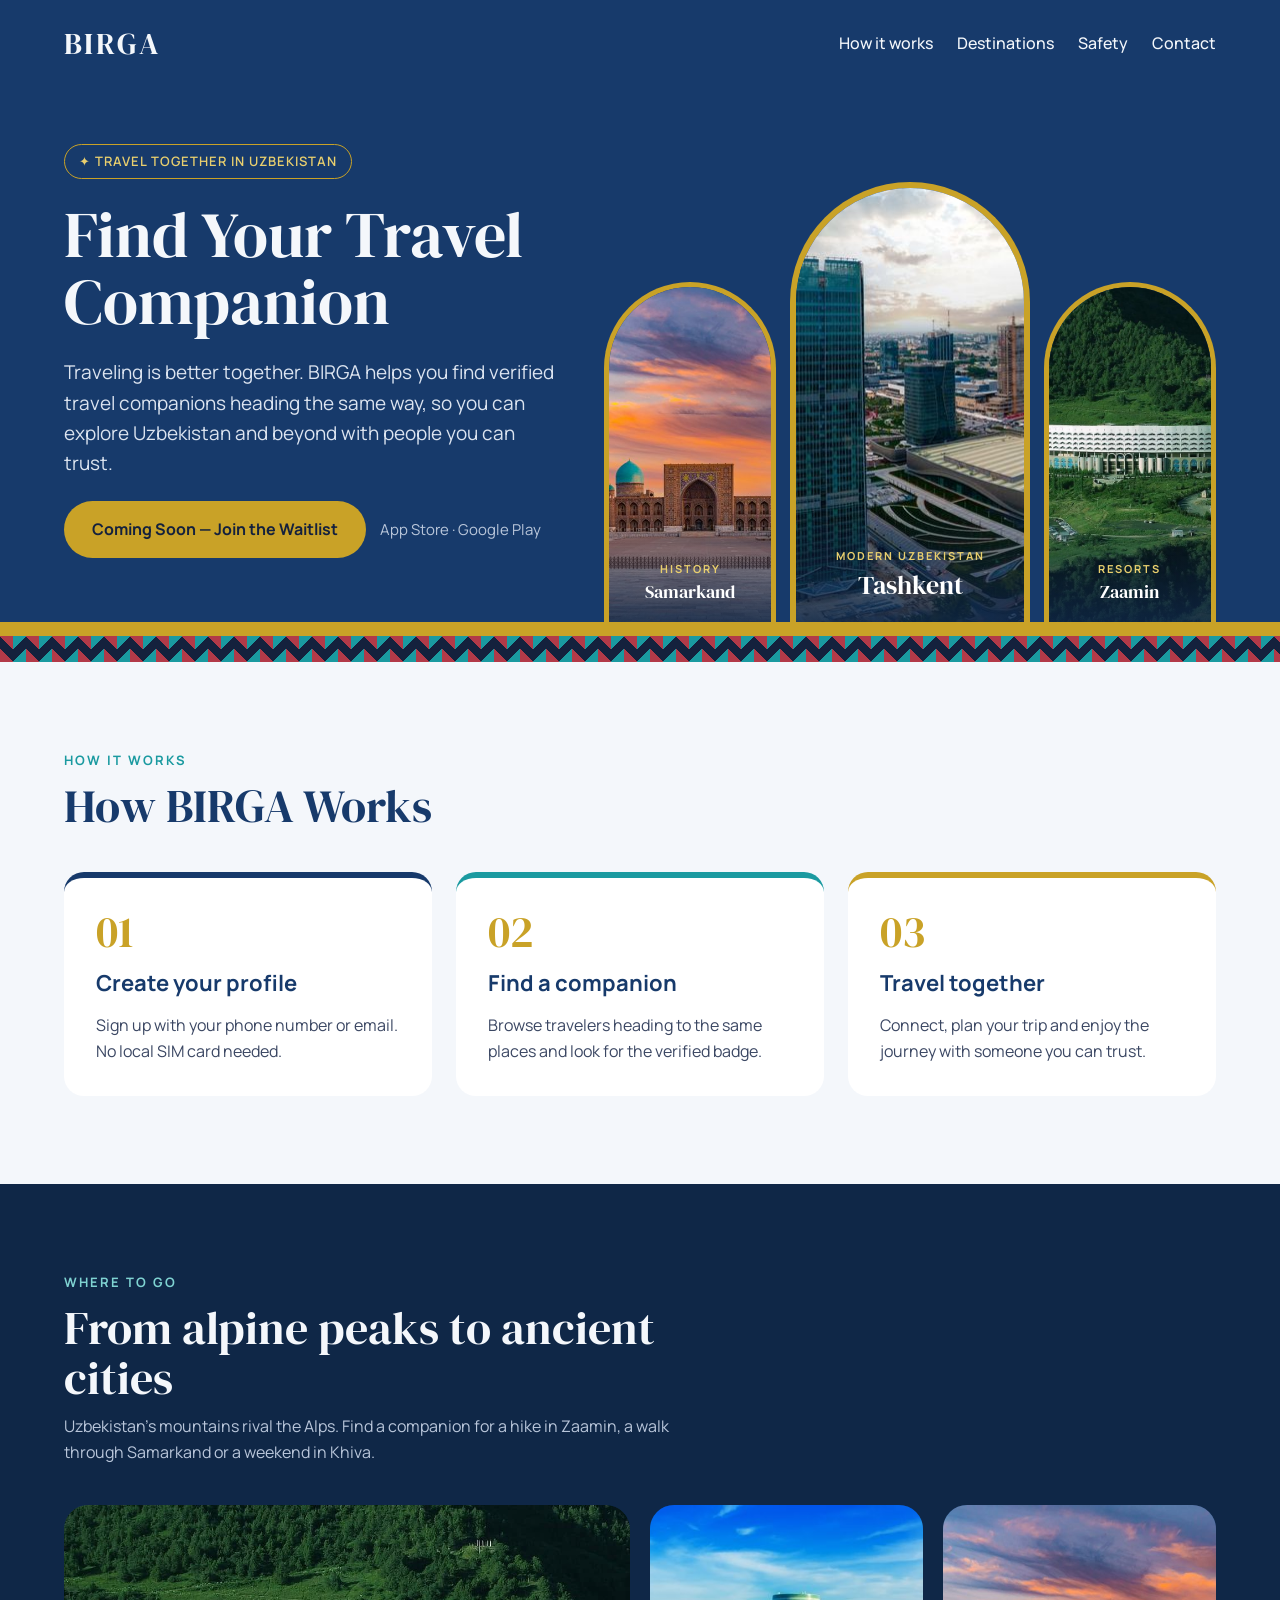
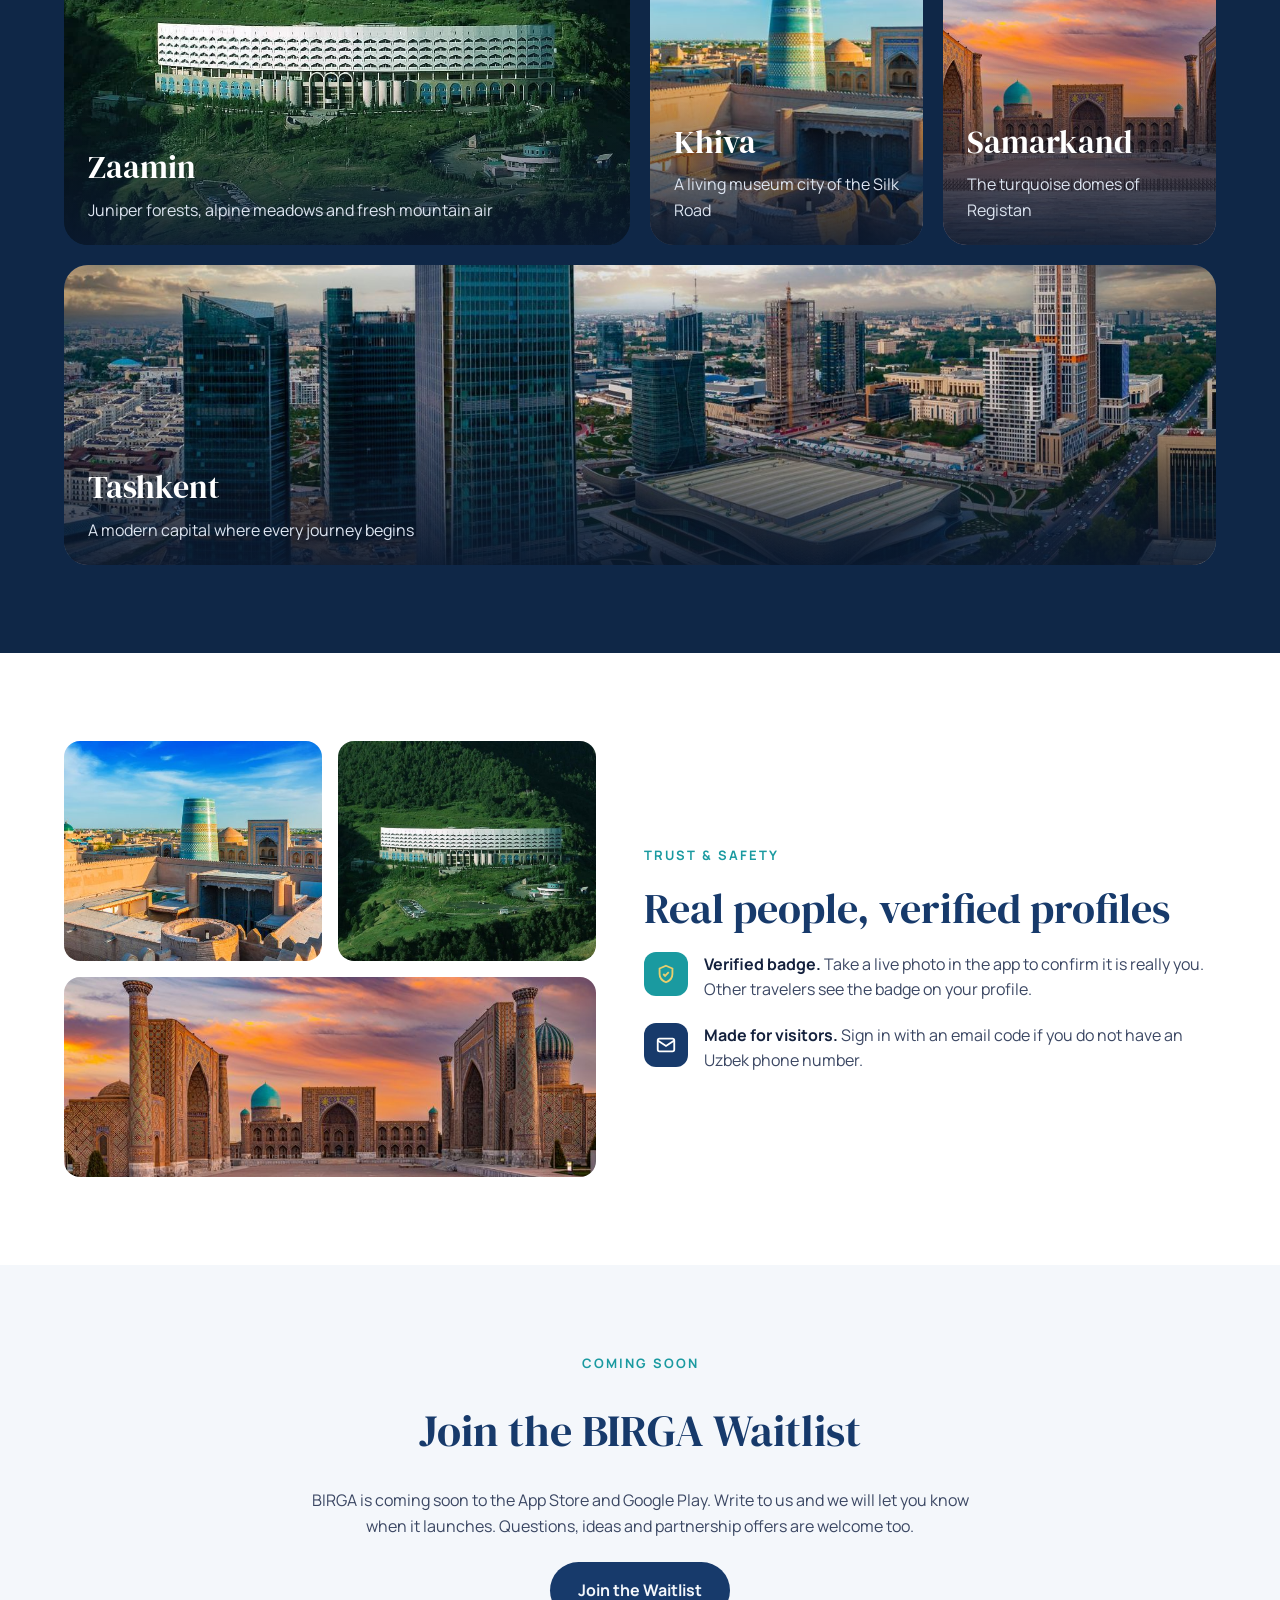
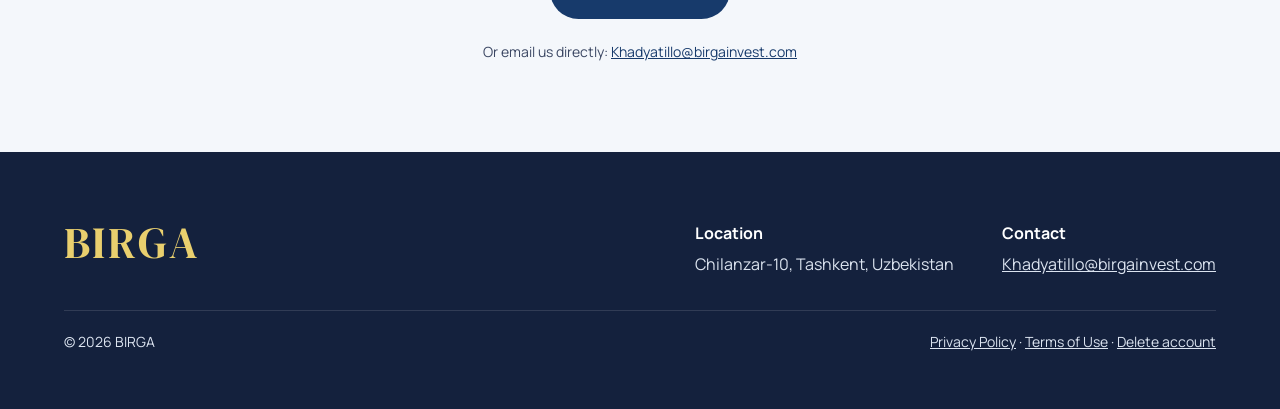
==== index.html @ a58f216c "BIRGA landing page with legal pages Co-Authored-By: Claude Opus 5.5 <noreply@anthropic.com> Claude-S" ====
<!doctype html>
<html lang="en">
<head>
<meta charset="utf-8">
<meta name="viewport" content="width=device-width, initial-scale=1">
<title>BIRGA — Find Your Travel Companion in Uzbekistan</title>
<meta name="description" content="BIRGA helps you find verified travel companions heading the same way — explore Samarkand, Bukhara, Khiva, Tashkent and the mountains of Zaamin together.">
<meta property="og:title" content="BIRGA — Find Your Travel Companion">
<meta property="og:description" content="Traveling is better together. Find verified travel companions in Uzbekistan.">
<meta property="og:image" content="https://birgainvest.com/assets/img/samarkand.jpg">
<link rel="icon" href="assets/favicon.svg" type="image/svg+xml">
<link rel="preconnect" href="https://fonts.googleapis.com">
<link rel="preconnect" href="https://fonts.gstatic.com" crossorigin>
<link rel="stylesheet" href="https://fonts.googleapis.com/css2?family=DM+Serif+Display&family=Manrope:wght@400;500;600;700&display=swap">
<link rel="stylesheet" href="assets/style.css">
</head>
<body>

<header class="top">
  <nav class="wrap nav" aria-label="Main">
    <a class="logo" href="#top">BIRGA</a>
    <div class="links">
      <a href="#how">How it works</a>
      <a href="#places">Destinations</a>
      <a href="#trust">Safety</a>
      <a href="#join">Contact</a>
    </div>
  </nav>
</header>

<main id="top">
  <section class="hero" style="padding-bottom:0">
    <div class="wrap hero-grid">
      <div class="hero-copy">
        <span class="pill">✦ TRAVEL TOGETHER IN UZBEKISTAN</span>
        <h1 class="serif">Find Your Travel Companion</h1>
        <p>Traveling is better together. BIRGA helps you find verified travel companions heading the same way, so you can explore Uzbekistan and beyond with people you can trust.</p>
        <div class="cta">
          <a class="btn" href="#join">Coming Soon — Join the Waitlist</a>
          <span class="stores">App Store · Google Play</span>
        </div>
      </div>
      <div class="arches">
        <figure class="arch">
          <img src="assets/img/samarkand-sm.jpg" alt="Registan Square in Samarkand at sunset">
          <figcaption><small>HISTORY</small><span>Samarkand</span></figcaption>
        </figure>
        <figure class="arch big">
          <img src="assets/img/tashkent-sm.jpg" alt="Modern skyline of Tashkent City">
          <figcaption><small>MODERN UZBEKISTAN</small><span>Tashkent</span></figcaption>
        </figure>
        <figure class="arch">
          <img src="assets/img/zaamin-sm.jpg" alt="Green mountains of Zaamin">
          <figcaption><small>RESORTS</small><span>Zaamin</span></figcaption>
        </figure>
      </div>
    </div>
  </section>
  <div class="band" aria-hidden="true"></div>
  <div class="ikat" aria-hidden="true"></div>

  <section id="how">
    <div class="wrap">
      <div class="head">
        <span class="eyebrow">How it works</span>
        <h2 class="serif">How BIRGA Works</h2>
      </div>
      <div class="steps">
        <div class="card"><span class="num">01</span><h3>Create your profile</h3><p>Sign up with your phone number or email. No local SIM card needed.</p></div>
        <div class="card"><span class="num">02</span><h3>Find a companion</h3><p>Browse travelers heading to the same places and look for the verified badge.</p></div>
        <div class="card"><span class="num">03</span><h3>Travel together</h3><p>Connect, plan your trip and enjoy the journey with someone you can trust.</p></div>
      </div>
    </div>
  </section>

  <section id="places" class="dark">
    <div class="wrap">
      <div class="head">
        <span class="eyebrow">Where to go</span>
        <h2 class="serif">From alpine peaks to ancient cities</h2>
        <p style="margin:0;color:#B9C6DA">Uzbekistan's mountains rival the Alps. Find a companion for a hike in Zaamin, a walk through Samarkand or a weekend in Khiva.</p>
      </div>
      <div class="dest">
        <article class="place wide"><img src="assets/img/zaamin.jpg" alt="Zaamin mountains and forest" loading="lazy"><div><h3>Zaamin</h3><p>Juniper forests, alpine meadows and fresh mountain air</p></div></article>
        <article class="place"><img src="assets/img/khiva-sm.jpg" alt="Khiva old town with Kalta Minor minaret" loading="lazy"><div><h3>Khiva</h3><p>A living museum city of the Silk Road</p></div></article>
        <article class="place"><img src="assets/img/samarkand-sm.jpg" alt="Registan, Samarkand" loading="lazy"><div><h3>Samarkand</h3><p>The turquoise domes of Registan</p></div></article>
        <article class="place full"><img src="assets/img/tashkent.jpg" alt="Tashkent City skyline" loading="lazy"><div><h3>Tashkent</h3><p>A modern capital where every journey begins</p></div></article>
      </div>
    </div>
  </section>

  <section id="trust" style="background:#fff">
    <div class="wrap trust">
      <div class="pics">
        <img src="assets/img/khiva-sm.jpg" alt="Khiva rooftops" loading="lazy">
        <img src="assets/img/zaamin-sm.jpg" alt="Zaamin resort in the mountains" loading="lazy">
        <img src="assets/img/samarkand-sm.jpg" alt="Samarkand" loading="lazy">
      </div>
      <div class="copy">
        <span class="eyebrow">Trust &amp; safety</span>
        <h2 class="serif">Real people, verified profiles</h2>
        <div class="feat">
          <span class="ic" aria-hidden="true"><svg width="22" height="22" viewBox="0 0 24 24" fill="none" stroke="#E9CF6E" stroke-width="2"><path d="M12 3l7 3v6c0 4.5-3 7.5-7 9-4-1.5-7-4.5-7-9V6z"/><path d="M9 12l2 2 4-4"/></svg></span>
          <p><strong>Verified badge.</strong> Take a live photo in the app to confirm it is really you. Other travelers see the badge on your profile.</p>
        </div>
        <div class="feat">
          <span class="ic" aria-hidden="true"><svg width="22" height="22" viewBox="0 0 24 24" fill="none" stroke="#fff" stroke-width="2"><rect x="3" y="5" width="18" height="14" rx="2"/><path d="M3 7l9 6 9-6"/></svg></span>
          <p><strong>Made for visitors.</strong> Sign in with an email code if you do not have an Uzbek phone number.</p>
        </div>
      </div>
    </div>
  </section>

  <section id="join" class="join">
    <div class="wrap">
      <span class="eyebrow">Coming soon</span>
      <h2 class="serif">Join the BIRGA Waitlist</h2>
      <p>BIRGA is coming soon to the App Store and Google Play. Write to us and we will let you know when it launches. Questions, ideas and partnership offers are welcome too.</p>
      <a class="btn dark" href="mailto:Khadyatillo@birgainvest.com?subject=BIRGA%20waitlist&amp;body=Hello%2C%20please%20add%20me%20to%20the%20BIRGA%20waitlist.">Join the Waitlist</a>
      <p class="muted">Or email us directly: <a href="mailto:Khadyatillo@birgainvest.com">Khadyatillo@birgainvest.com</a></p>
    </div>
  </section>
</main>

<footer>
  <div class="wrap">
    <div class="foot">
      <span class="logo">BIRGA</span>
      <div class="cols">
        <div><strong>Location</strong><span>Chilanzar-10, Tashkent, Uzbekistan</span></div>
        <div><strong>Contact</strong><a href="mailto:Khadyatillo@birgainvest.com">Khadyatillo@birgainvest.com</a></div>
      </div>
    </div>
    <div class="legal">
      <span>© <span id="y">2026</span> BIRGA</span>
      <span><a href="privacy.html">Privacy Policy</a> · <a href="terms.html">Terms of Use</a> · <a href="delete-account.html">Delete account</a></span>
    </div>
  </div>
</footer>
<script>document.getElementById('y').textContent=new Date().getFullYear()</script>
</body>
</html>
---- assets/style.css ----
:root{
  --lapis:#173A6B; --lapis-deep:#0F2747; --ink:#14213D; --teal:#1A9AA0;
  --gold:#C9A227; --gold-soft:#E9CF6E; --mist:#F4F7FB; --text:#3B4763; --line:#C5D0DE;
}
*{box-sizing:border-box}
html{scroll-behavior:smooth}
body{margin:0;background:var(--mist);color:var(--ink);font-family:'Manrope',system-ui,sans-serif;line-height:1.6}
img{max-width:100%;display:block}
a{color:var(--lapis)}
.serif{font-family:'DM Serif Display',Georgia,serif;font-weight:400}
.wrap{max-width:1200px;margin:0 auto;padding:0 24px}
.eyebrow{display:inline-block;font-weight:700;letter-spacing:2px;font-size:13px;color:var(--teal);text-transform:uppercase}

/* header */
.top{background:var(--lapis);color:var(--mist)}
.nav{display:flex;flex-wrap:wrap;gap:16px;align-items:center;justify-content:space-between;padding:20px 24px}
.logo{font-family:'DM Serif Display',Georgia,serif;font-size:30px;letter-spacing:3px;color:var(--mist);text-decoration:none}
.links{display:flex;flex-wrap:wrap;gap:24px}
.links a{color:var(--mist);text-decoration:none;font-weight:500}
.links a:hover{color:var(--gold-soft)}

/* hero */
.hero{background:var(--lapis);color:var(--mist);padding:56px 0 0}
.hero-grid{display:flex;flex-wrap:wrap;gap:48px;align-items:flex-end}
.hero-copy{flex:1 1 400px;display:flex;flex-direction:column;gap:22px;padding-bottom:64px}
.pill{align-self:flex-start;display:inline-flex;gap:8px;align-items:center;border:1px solid var(--gold);color:var(--gold-soft);border-radius:999px;padding:6px 14px;font-size:13px;font-weight:600;letter-spacing:1px}
.hero h1{margin:0;font-size:clamp(40px,6vw,64px);line-height:1.05}
.hero p{margin:0;font-size:19px;color:#DCE4F0;max-width:520px}
.cta{display:flex;flex-wrap:wrap;gap:14px;align-items:center}
.btn{display:inline-block;background:var(--gold);color:var(--ink);text-decoration:none;font-weight:700;padding:16px 28px;border-radius:999px;border:0;font:inherit;font-weight:700;cursor:pointer}
.btn:hover{background:var(--gold-soft)}
.btn.dark{background:var(--lapis);color:var(--mist)}
.btn.dark:hover{background:var(--lapis-deep)}
.stores{color:#B9C6DA;font-size:15px}
.arches{flex:1 1 520px;width:100%;display:flex;align-items:flex-end;gap:14px;min-width:0}
.arch{position:relative;margin:0;flex:1 1 0;height:340px;border-radius:140px 140px 0 0;overflow:hidden;border:5px solid var(--gold);border-bottom:0;background:var(--lapis-deep)}
.arch.big{flex:1.4 1 0;height:440px;border-width:6px;border-radius:200px 200px 0 0}
.arch img{width:100%;height:100%;object-fit:cover}
.arch figcaption{position:absolute;left:0;right:0;bottom:0;padding:40px 10px 16px;text-align:center;background:linear-gradient(transparent,rgba(15,39,71,.85));color:#fff}
.arch small{display:block;font-size:11px;font-weight:700;letter-spacing:2px;color:var(--gold-soft)}
.arch span{font-family:'DM Serif Display',Georgia,serif;font-size:18px;display:block;white-space:nowrap}
.arch.big span{font-size:26px}
.band{height:14px;background:var(--gold)}
.ikat{height:26px;background:
  linear-gradient(135deg,var(--teal) 25%,transparent 25%) -13px 0/26px 26px,
  linear-gradient(225deg,#B23A48 25%,transparent 25%) -13px 0/26px 26px,
  linear-gradient(315deg,var(--teal) 25%,transparent 25%) 0 0/26px 26px,
  linear-gradient(45deg,#B23A48 25%,transparent 25%) 0 0/26px 26px,var(--ink)}

/* sections */
section{padding:88px 0}
.head{display:flex;flex-direction:column;gap:10px;max-width:640px;margin-bottom:40px}
.head h2{margin:0;font-size:clamp(32px,4vw,46px);color:var(--lapis);line-height:1.1}
.steps{display:grid;grid-template-columns:repeat(auto-fit,minmax(260px,1fr));gap:24px}
.card{background:#fff;border-radius:20px;padding:32px;display:flex;flex-direction:column;gap:12px;border-top:6px solid var(--lapis)}
.card:nth-child(2){border-top-color:var(--teal)}
.card:nth-child(3){border-top-color:var(--gold)}
.card .num{font-family:'DM Serif Display',Georgia,serif;font-size:44px;color:var(--gold);line-height:1}
.card h3{margin:0;font-size:22px;color:var(--lapis)}
.card p{margin:0;color:var(--text)}

.dark{background:var(--lapis-deep);color:var(--mist)}
.dark .head h2{color:var(--mist)}
.dark .eyebrow{color:#7FD3D2}
.dest{display:grid;grid-template-columns:repeat(4,1fr);gap:20px}
.place.full{grid-column:1/-1;min-height:300px}
.place{position:relative;min-height:340px;border-radius:24px;overflow:hidden;background:var(--lapis)}
.place.wide{grid-column:span 2}
.place img{position:absolute;inset:0;width:100%;height:100%;object-fit:cover}
.place div{position:absolute;left:0;right:0;bottom:0;padding:60px 24px 22px;background:linear-gradient(transparent,rgba(10,25,48,.9))}
.place h3{margin:0;font-family:'DM Serif Display',Georgia,serif;font-weight:400;font-size:32px;color:#fff}
.place p{margin:4px 0 0;color:#DCE4F0}
@media (max-width:900px){.dest{grid-template-columns:1fr 1fr}.place.full{grid-column:1/-1}}
@media (max-width:640px){.dest{grid-template-columns:1fr}.place.wide,.place.full{grid-column:auto}.hero-copy{flex-basis:100%;padding-bottom:32px}.arches{flex-basis:100%;gap:8px}.arch{height:220px}.arch.big{height:290px}.arch span{font-size:15px}.arch.big span{font-size:18px}.arch small{font-size:9px;letter-spacing:1px}}

.trust{display:flex;flex-wrap:wrap;gap:48px;align-items:center}
.trust .pics{flex:1 1 380px;display:grid;grid-template-columns:1fr 1fr;gap:16px}
.trust .pics img{border-radius:16px;height:220px;width:100%;object-fit:cover}
.trust .pics img:last-child{grid-column:span 2;height:200px}
.trust .copy{flex:1 1 420px;display:flex;flex-direction:column;gap:20px}
.trust h2{margin:0;font-size:clamp(30px,4vw,42px);color:var(--lapis);line-height:1.1}
.feat{display:flex;gap:16px;align-items:flex-start}
.feat .ic{flex:0 0 44px;height:44px;border-radius:12px;background:var(--lapis);display:flex;align-items:center;justify-content:center}
.feat:nth-child(odd) .ic{background:var(--teal)}
.feat p{margin:0;color:var(--text)}
.feat strong{color:var(--ink)}

.join{text-align:center}
.join .wrap{max-width:720px;display:flex;flex-direction:column;align-items:center;gap:22px}
.join h2{margin:0;font-size:clamp(32px,4vw,44px);color:var(--lapis)}
.join p{margin:0;color:var(--text)}

footer{background:var(--ink);color:#DCE4F0;padding:56px 0}
.foot{display:flex;flex-wrap:wrap;gap:40px;justify-content:space-between;align-items:flex-end}
.foot .logo{font-size:44px;color:var(--gold-soft)}
.cols{display:flex;flex-wrap:wrap;gap:48px}
.cols div{display:flex;flex-direction:column;gap:6px}
.cols strong{color:#fff}
footer a{color:#DCE4F0}
.legal{margin-top:32px;padding-top:20px;border-top:1px solid rgba(255,255,255,.12);font-size:14px;display:flex;flex-wrap:wrap;gap:20px;justify-content:space-between}

/* legal pages */
.doc{max-width:760px;margin:0 auto;padding:64px 24px 96px}
.doc h1{font-family:'DM Serif Display',Georgia,serif;font-weight:400;font-size:44px;color:var(--lapis);margin:0 0 8px}
.doc h2{font-size:20px;color:var(--lapis);margin:32px 0 8px}
.doc p,.doc li{color:var(--text)}
.muted{color:#6b7280;font-size:14px}
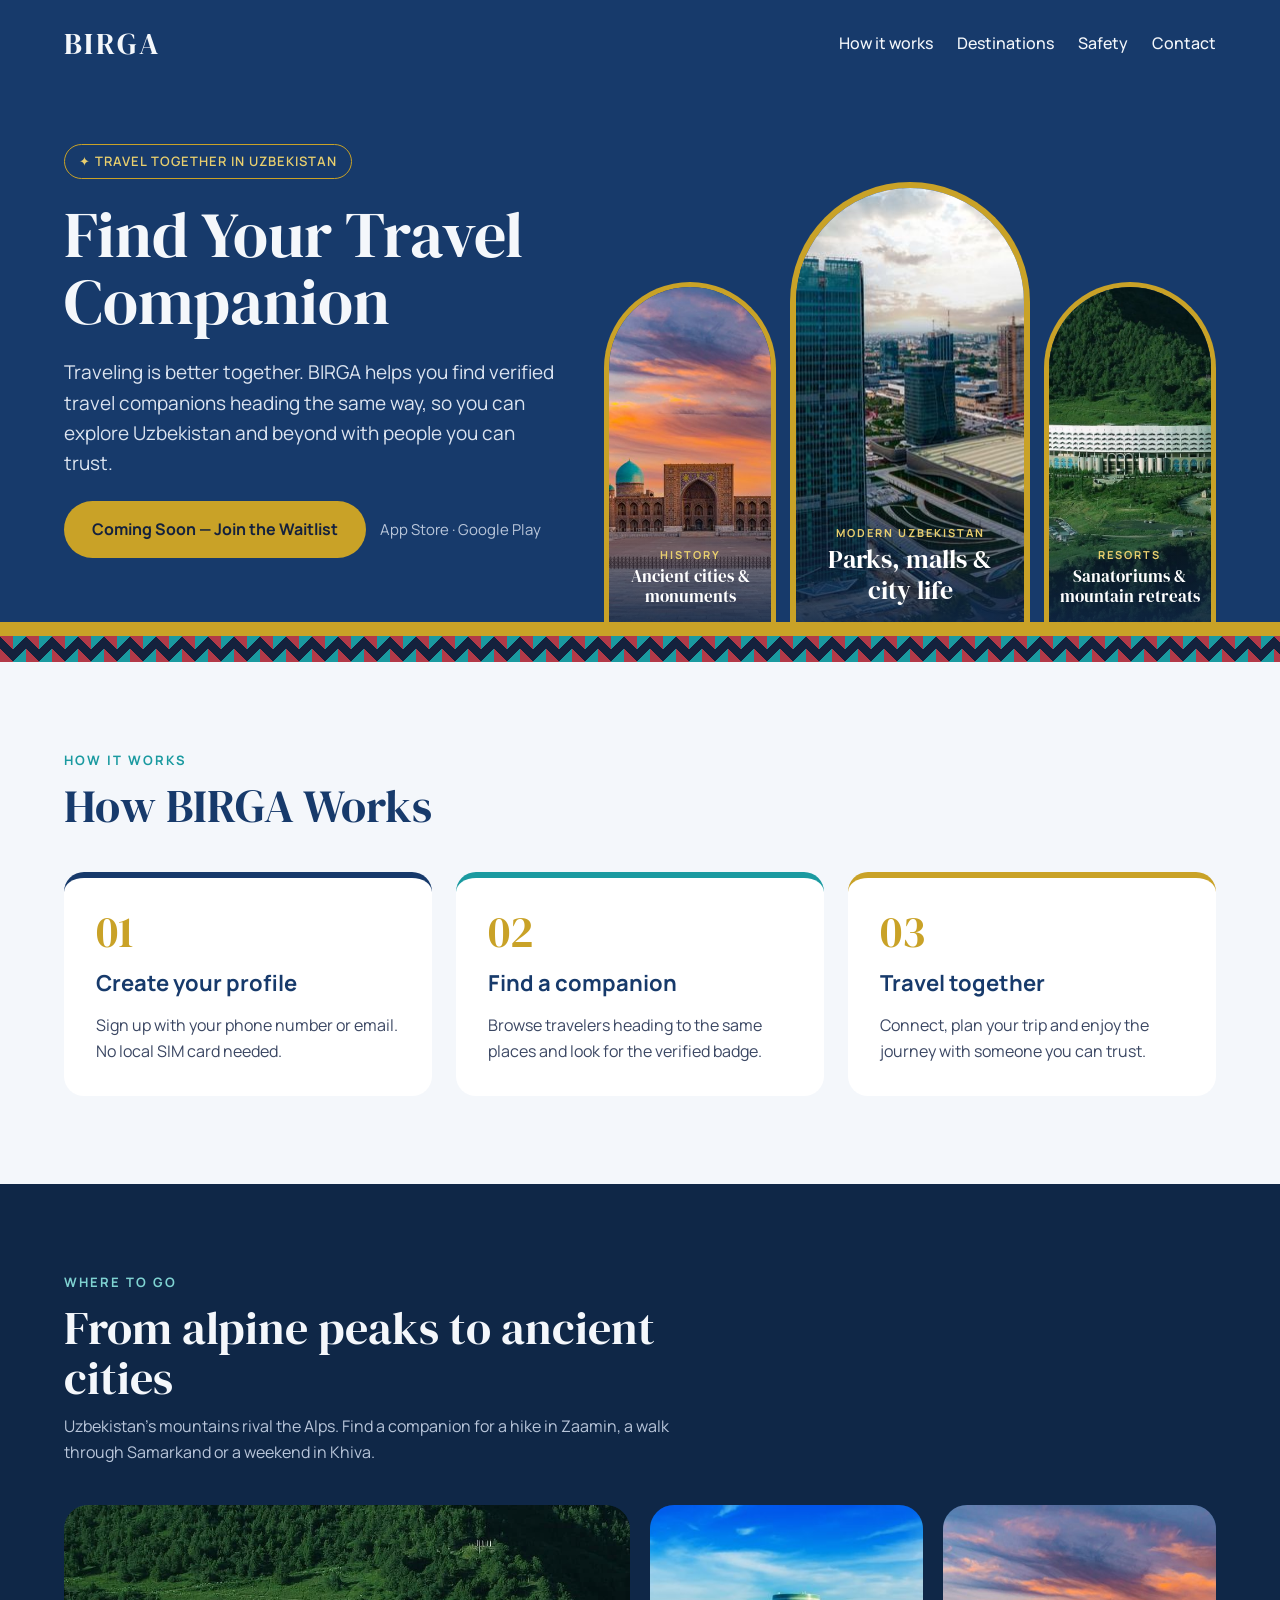
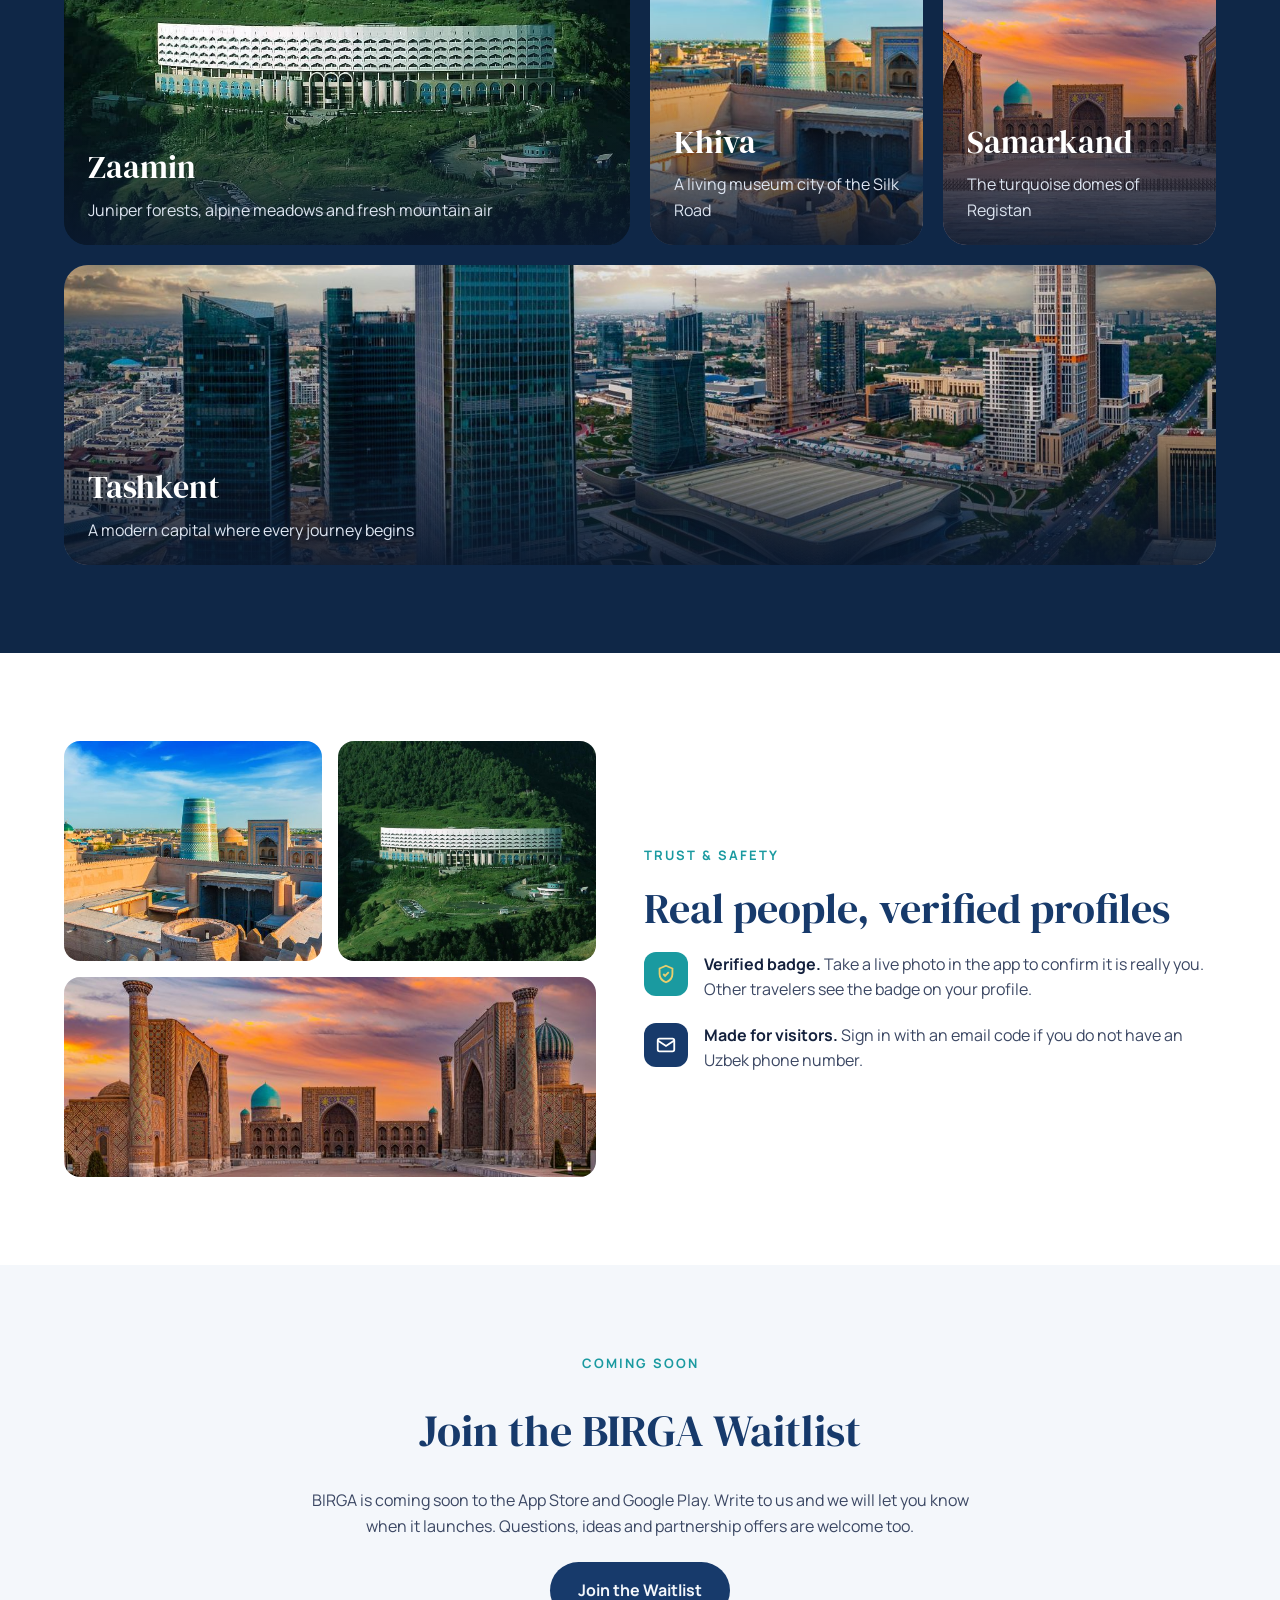
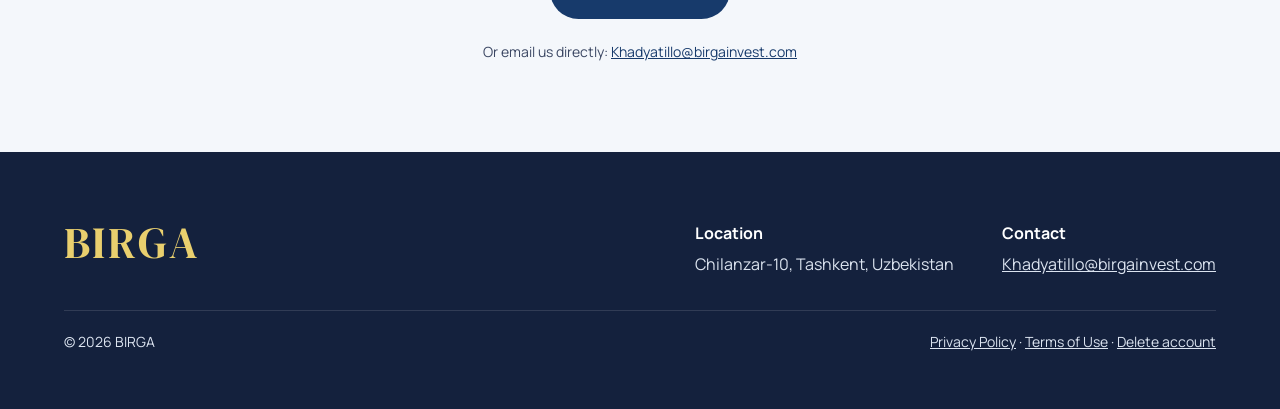
==== commit c5998299: "Arch captions describe the category instead of city names Co-Authored-By: Claude Haiku 5.5 <noreply@" ====
--- a/index.html
+++ b/index.html
@@ -2,6 +2,7 @@
 <html lang="en">
 <head>
 <meta charset="utf-8">
+<meta name="color-scheme" content="only light">
 <meta name="viewport" content="width=device-width, initial-scale=1">
 <title>BIRGA — Find Your Travel Companion in Uzbekistan</title>
 <meta name="description" content="BIRGA helps you find verified travel companions heading the same way — explore Samarkand, Bukhara, Khiva, Tashkent and the mountains of Zaamin together.">
@@ -43,15 +44,15 @@
       <div class="arches">
         <figure class="arch">
           <img src="assets/img/samarkand-sm.jpg" alt="Registan Square in Samarkand at sunset">
-          <figcaption><small>HISTORY</small><span>Samarkand</span></figcaption>
+          <figcaption><small>HISTORY</small><span>Ancient cities &amp; monuments</span></figcaption>
         </figure>
         <figure class="arch big">
           <img src="assets/img/tashkent-sm.jpg" alt="Modern skyline of Tashkent City">
-          <figcaption><small>MODERN UZBEKISTAN</small><span>Tashkent</span></figcaption>
+          <figcaption><small>MODERN UZBEKISTAN</small><span>Parks, malls &amp; city life</span></figcaption>
         </figure>
         <figure class="arch">
           <img src="assets/img/zaamin-sm.jpg" alt="Green mountains of Zaamin">
-          <figcaption><small>RESORTS</small><span>Zaamin</span></figcaption>
+          <figcaption><small>RESORTS</small><span>Sanatoriums &amp; mountain retreats</span></figcaption>
         </figure>
       </div>
     </div>
--- a/assets/style.css
+++ b/assets/style.css
@@ -1,4 +1,5 @@
 :root{
+  color-scheme:only light;
   --lapis:#173A6B; --lapis-deep:#0F2747; --ink:#14213D; --teal:#1A9AA0;
   --gold:#C9A227; --gold-soft:#E9CF6E; --mist:#F4F7FB; --text:#3B4763; --line:#C5D0DE;
 }
@@ -37,8 +38,8 @@
 .arch.big{flex:1.4 1 0;height:440px;border-width:6px;border-radius:200px 200px 0 0}
 .arch img{width:100%;height:100%;object-fit:cover}
 .arch figcaption{position:absolute;left:0;right:0;bottom:0;padding:40px 10px 16px;text-align:center;background:linear-gradient(transparent,rgba(15,39,71,.85));color:#fff}
-.arch small{display:block;font-size:11px;font-weight:700;letter-spacing:2px;color:var(--gold-soft)}
-.arch span{font-family:'DM Serif Display',Georgia,serif;font-size:18px;display:block;white-space:nowrap}
+.arch small{display:block;margin-bottom:2px;font-size:11px;font-weight:700;letter-spacing:2px;color:var(--gold-soft)}
+.arch span{font-family:'DM Serif Display',Georgia,serif;font-size:17px;line-height:1.2;display:block}
 .arch.big span{font-size:26px}
 .band{height:14px;background:var(--gold)}
 .ikat{height:26px;background:
@@ -71,7 +72,7 @@
 .place h3{margin:0;font-family:'DM Serif Display',Georgia,serif;font-weight:400;font-size:32px;color:#fff}
 .place p{margin:4px 0 0;color:#DCE4F0}
 @media (max-width:900px){.dest{grid-template-columns:1fr 1fr}.place.full{grid-column:1/-1}}
-@media (max-width:640px){.dest{grid-template-columns:1fr}.place.wide,.place.full{grid-column:auto}.hero-copy{flex-basis:100%;padding-bottom:32px}.arches{flex-basis:100%;gap:8px}.arch{height:220px}.arch.big{height:290px}.arch span{font-size:15px}.arch.big span{font-size:18px}.arch small{font-size:9px;letter-spacing:1px}}
+@media (max-width:640px){.dest{grid-template-columns:1fr}.place.wide,.place.full{grid-column:auto}.hero-copy{flex-basis:100%;padding-bottom:32px}.arches{flex-basis:100%;gap:8px}.arch{height:220px}.arch.big{height:290px}.arch span{font-size:min(15px,3.6vw)}.arch.big span{font-size:min(18px,4.6vw)}.arch figcaption{padding:32px 2px 12px}.arch small{font-size:9px;letter-spacing:1px}}
 
 .trust{display:flex;flex-wrap:wrap;gap:48px;align-items:center}
 .trust .pics{flex:1 1 380px;display:grid;grid-template-columns:1fr 1fr;gap:16px}
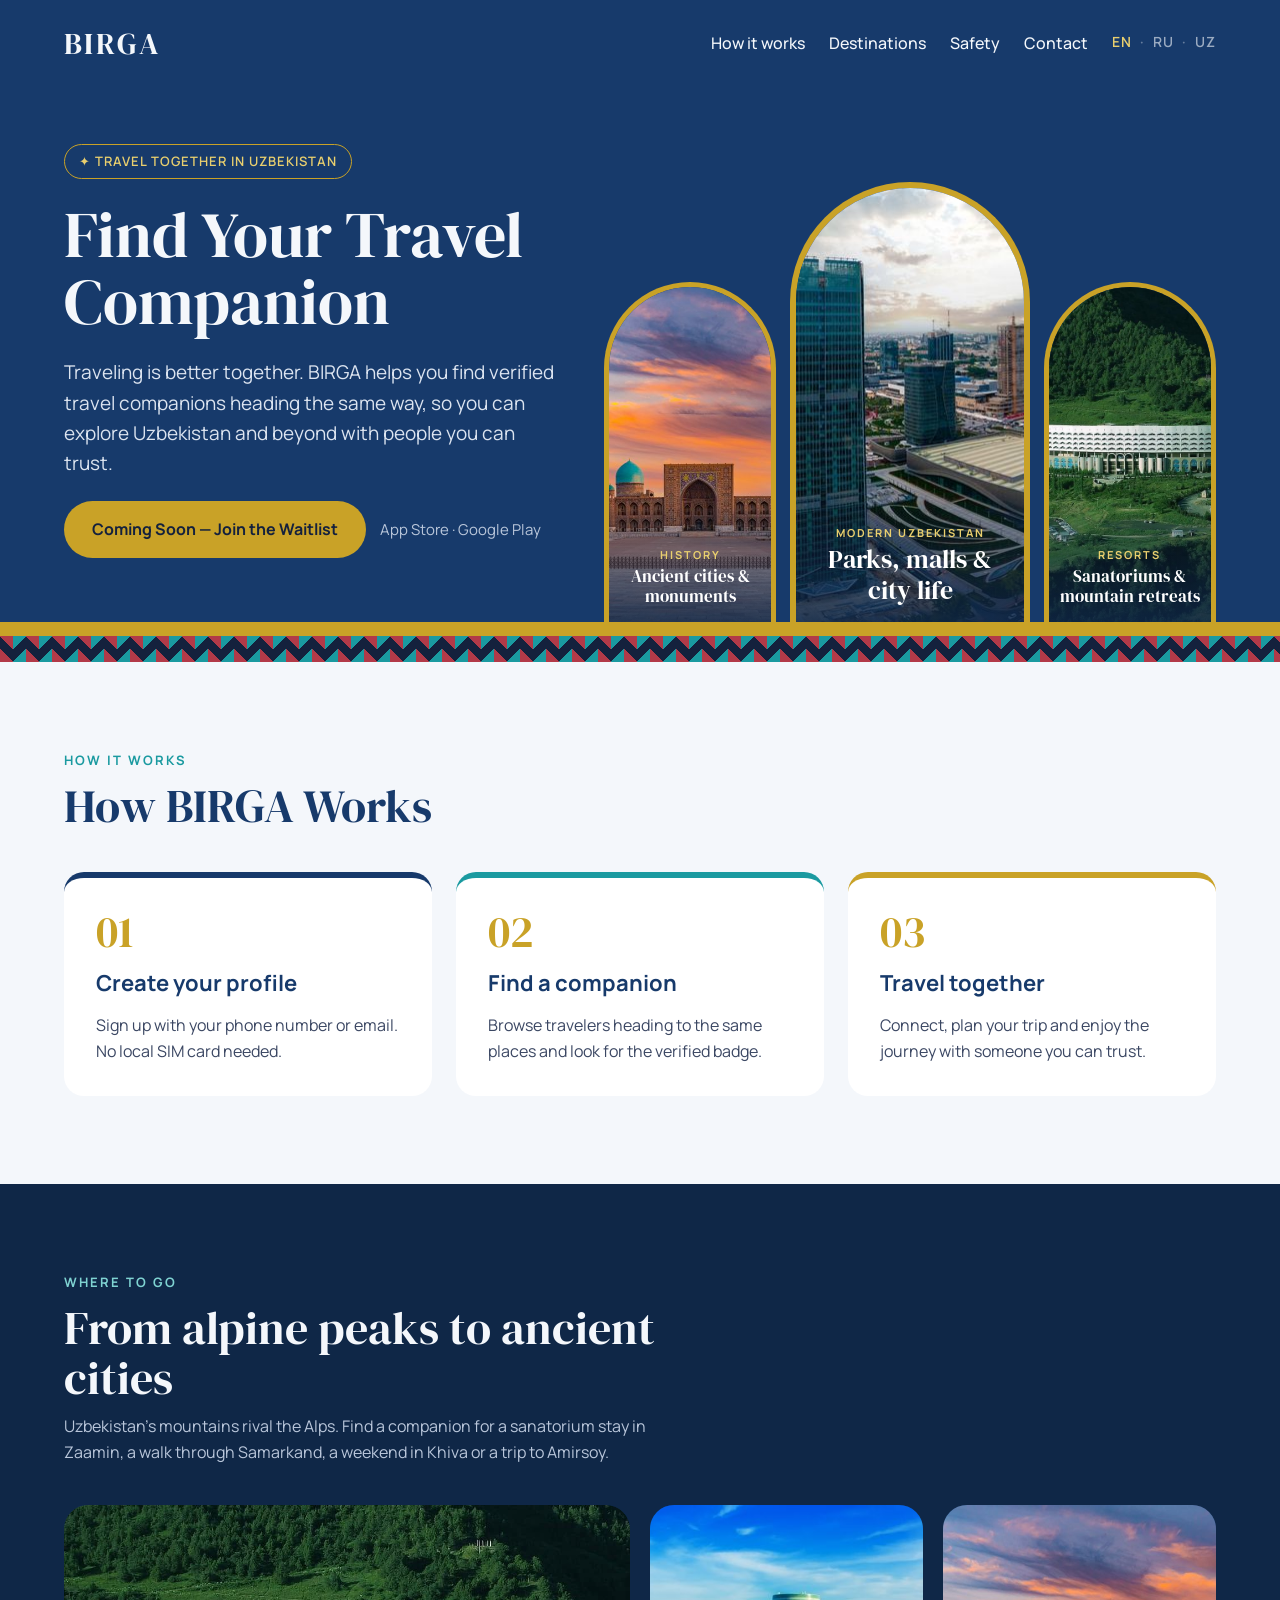
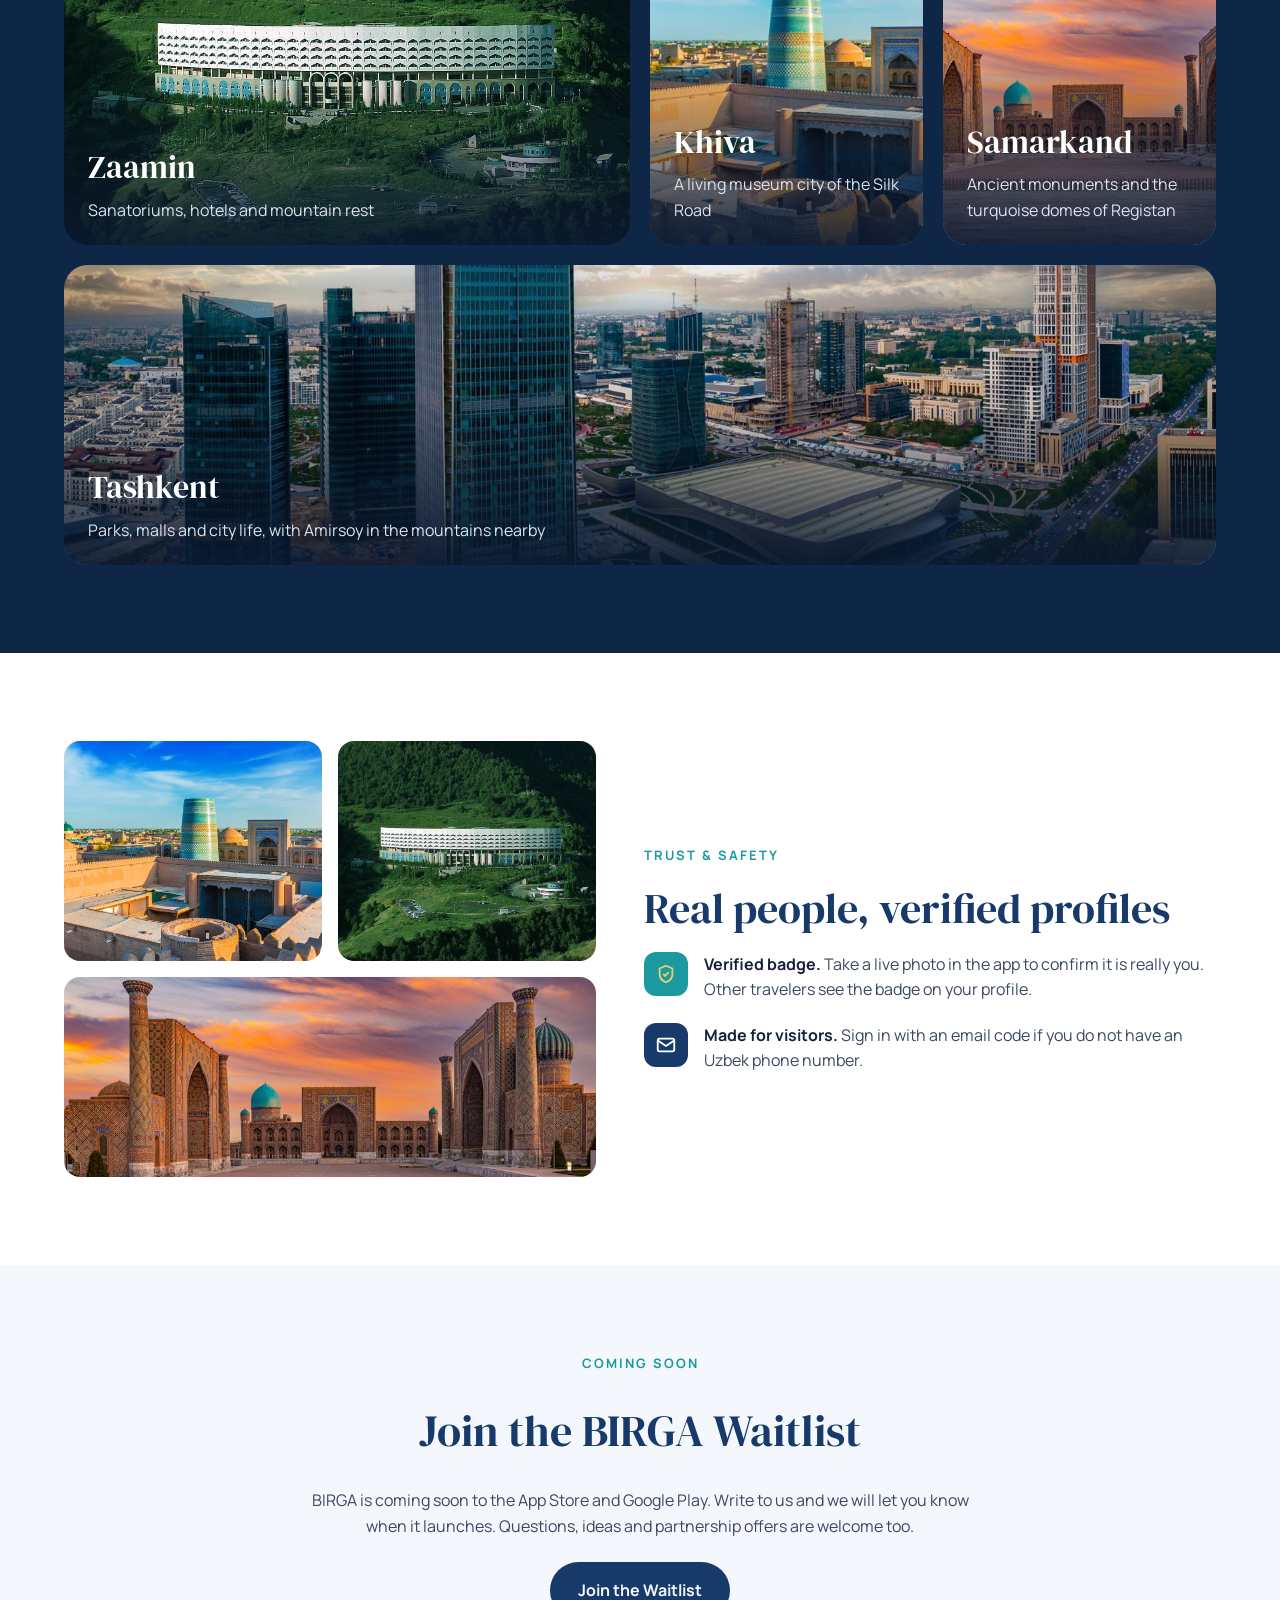
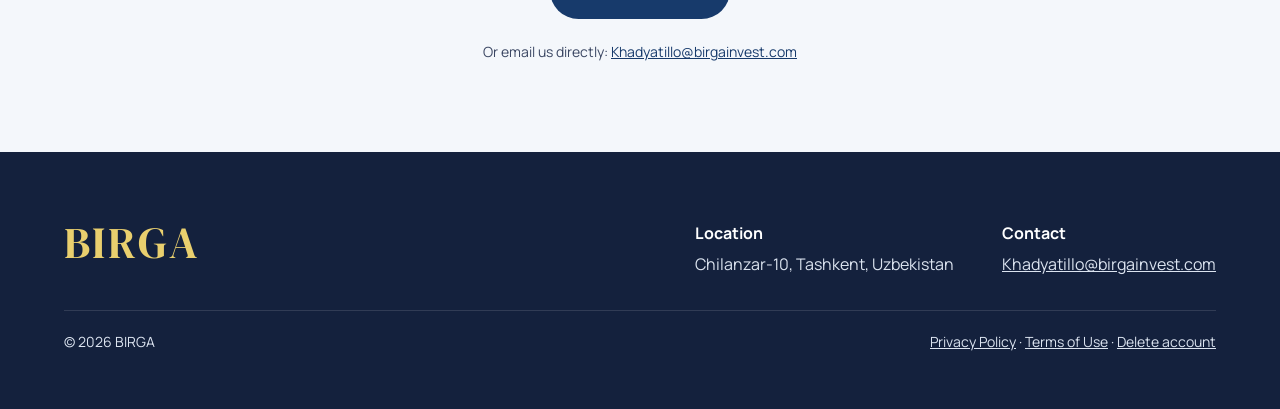
==== commit a0e463ec: "Add RU and UZ homepages, language switch, and Amirsoy/sanatorium destinations Co-Authored-By: Claude" ====
--- a/index.html
+++ b/index.html
@@ -5,8 +5,8 @@
 <meta name="color-scheme" content="only light">
 <meta name="viewport" content="width=device-width, initial-scale=1">
 <title>BIRGA — Find Your Travel Companion in Uzbekistan</title>
-<meta name="description" content="BIRGA helps you find verified travel companions heading the same way — explore Samarkand, Bukhara, Khiva, Tashkent and the mountains of Zaamin together.">
-<meta property="og:title" content="BIRGA — Find Your Travel Companion">
+<meta name="description" content="BIRGA helps you find verified travel companions heading the same way — explore Samarkand, Bukhara, Khiva, Tashkent, Amirsoy and the sanatoriums of Zaamin together.">
+<meta property="og:title" content="BIRGA">
 <meta property="og:description" content="Traveling is better together. Find verified travel companions in Uzbekistan.">
 <meta property="og:image" content="https://birgainvest.com/assets/img/samarkand.jpg">
 <link rel="icon" href="assets/favicon.svg" type="image/svg+xml">
@@ -21,10 +21,8 @@
   <nav class="wrap nav" aria-label="Main">
     <a class="logo" href="#top">BIRGA</a>
     <div class="links">
-      <a href="#how">How it works</a>
-      <a href="#places">Destinations</a>
-      <a href="#trust">Safety</a>
-      <a href="#join">Contact</a>
+      <a href="#how">How it works</a><a href="#places">Destinations</a><a href="#trust">Safety</a><a href="#join">Contact</a>
+      <span class="langs" aria-label="Language"><a href="index.html" class="on" aria-current="true">EN</a><a href="index-ru.html">RU</a><a href="index-uz.html">UZ</a></span>
     </div>
   </nav>
 </header>
@@ -67,9 +65,7 @@
         <h2 class="serif">How BIRGA Works</h2>
       </div>
       <div class="steps">
-        <div class="card"><span class="num">01</span><h3>Create your profile</h3><p>Sign up with your phone number or email. No local SIM card needed.</p></div>
-        <div class="card"><span class="num">02</span><h3>Find a companion</h3><p>Browse travelers heading to the same places and look for the verified badge.</p></div>
-        <div class="card"><span class="num">03</span><h3>Travel together</h3><p>Connect, plan your trip and enjoy the journey with someone you can trust.</p></div>
+        <div class="card"><span class="num">01</span><h3>Create your profile</h3><p>Sign up with your phone number or email. No local SIM card needed.</p></div><div class="card"><span class="num">02</span><h3>Find a companion</h3><p>Browse travelers heading to the same places and look for the verified badge.</p></div><div class="card"><span class="num">03</span><h3>Travel together</h3><p>Connect, plan your trip and enjoy the journey with someone you can trust.</p></div>
       </div>
     </div>
   </section>
@@ -79,13 +75,13 @@
       <div class="head">
         <span class="eyebrow">Where to go</span>
         <h2 class="serif">From alpine peaks to ancient cities</h2>
-        <p style="margin:0;color:#B9C6DA">Uzbekistan's mountains rival the Alps. Find a companion for a hike in Zaamin, a walk through Samarkand or a weekend in Khiva.</p>
+        <p style="margin:0;color:#B9C6DA">Uzbekistan's mountains rival the Alps. Find a companion for a sanatorium stay in Zaamin, a walk through Samarkand, a weekend in Khiva or a trip to Amirsoy.</p>
       </div>
       <div class="dest">
-        <article class="place wide"><img src="assets/img/zaamin.jpg" alt="Zaamin mountains and forest" loading="lazy"><div><h3>Zaamin</h3><p>Juniper forests, alpine meadows and fresh mountain air</p></div></article>
-        <article class="place"><img src="assets/img/khiva-sm.jpg" alt="Khiva old town with Kalta Minor minaret" loading="lazy"><div><h3>Khiva</h3><p>A living museum city of the Silk Road</p></div></article>
-        <article class="place"><img src="assets/img/samarkand-sm.jpg" alt="Registan, Samarkand" loading="lazy"><div><h3>Samarkand</h3><p>The turquoise domes of Registan</p></div></article>
-        <article class="place full"><img src="assets/img/tashkent.jpg" alt="Tashkent City skyline" loading="lazy"><div><h3>Tashkent</h3><p>A modern capital where every journey begins</p></div></article>
+        <article class="place wide"><img src="assets/img/zaamin.jpg" alt="Zaamin" loading="lazy"><div><h3>Zaamin</h3><p>Sanatoriums, hotels and mountain rest</p></div></article>
+        <article class="place"><img src="assets/img/khiva-sm.jpg" alt="Khiva" loading="lazy"><div><h3>Khiva</h3><p>A living museum city of the Silk Road</p></div></article>
+        <article class="place"><img src="assets/img/samarkand-sm.jpg" alt="Samarkand" loading="lazy"><div><h3>Samarkand</h3><p>Ancient monuments and the turquoise domes of Registan</p></div></article>
+        <article class="place full"><img src="assets/img/tashkent.jpg" alt="Tashkent" loading="lazy"><div><h3>Tashkent</h3><p>Parks, malls and city life, with Amirsoy in the mountains nearby</p></div></article>
       </div>
     </div>
   </section>
@@ -93,21 +89,14 @@
   <section id="trust" style="background:#fff">
     <div class="wrap trust">
       <div class="pics">
-        <img src="assets/img/khiva-sm.jpg" alt="Khiva rooftops" loading="lazy">
-        <img src="assets/img/zaamin-sm.jpg" alt="Zaamin resort in the mountains" loading="lazy">
-        <img src="assets/img/samarkand-sm.jpg" alt="Samarkand" loading="lazy">
+        <img src="assets/img/khiva-sm.jpg" alt="" loading="lazy">
+        <img src="assets/img/zaamin-sm.jpg" alt="" loading="lazy">
+        <img src="assets/img/samarkand-sm.jpg" alt="" loading="lazy">
       </div>
       <div class="copy">
         <span class="eyebrow">Trust &amp; safety</span>
         <h2 class="serif">Real people, verified profiles</h2>
-        <div class="feat">
-          <span class="ic" aria-hidden="true"><svg width="22" height="22" viewBox="0 0 24 24" fill="none" stroke="#E9CF6E" stroke-width="2"><path d="M12 3l7 3v6c0 4.5-3 7.5-7 9-4-1.5-7-4.5-7-9V6z"/><path d="M9 12l2 2 4-4"/></svg></span>
-          <p><strong>Verified badge.</strong> Take a live photo in the app to confirm it is really you. Other travelers see the badge on your profile.</p>
-        </div>
-        <div class="feat">
-          <span class="ic" aria-hidden="true"><svg width="22" height="22" viewBox="0 0 24 24" fill="none" stroke="#fff" stroke-width="2"><rect x="3" y="5" width="18" height="14" rx="2"/><path d="M3 7l9 6 9-6"/></svg></span>
-          <p><strong>Made for visitors.</strong> Sign in with an email code if you do not have an Uzbek phone number.</p>
-        </div>
+        <div class="feat"><span class="ic" aria-hidden="true"><svg width="22" height="22" viewBox="0 0 24 24" fill="none" stroke="#E9CF6E" stroke-width="2"><path d="M12 3l7 3v6c0 4.5-3 7.5-7 9-4-1.5-7-4.5-7-9V6z"/><path d="M9 12l2 2 4-4"/></svg></span><p><strong>Verified badge.</strong> Take a live photo in the app to confirm it is really you. Other travelers see the badge on your profile.</p></div><div class="feat"><span class="ic" aria-hidden="true"><svg width="22" height="22" viewBox="0 0 24 24" fill="none" stroke="#fff" stroke-width="2"><rect x="3" y="5" width="18" height="14" rx="2"/><path d="M3 7l9 6 9-6"/></svg></span><p><strong>Made for visitors.</strong> Sign in with an email code if you do not have an Uzbek phone number.</p></div>
       </div>
     </div>
   </section>
@@ -117,7 +106,7 @@
       <span class="eyebrow">Coming soon</span>
       <h2 class="serif">Join the BIRGA Waitlist</h2>
       <p>BIRGA is coming soon to the App Store and Google Play. Write to us and we will let you know when it launches. Questions, ideas and partnership offers are welcome too.</p>
-      <a class="btn dark" href="mailto:Khadyatillo@birgainvest.com?subject=BIRGA%20waitlist&amp;body=Hello%2C%20please%20add%20me%20to%20the%20BIRGA%20waitlist.">Join the Waitlist</a>
+      <a class="btn dark" href="mailto:Khadyatillo@birgainvest.com?subject=BIRGA%20waitlist&body=Hello%2C%20please%20add%20me%20to%20the%20BIRGA%20waitlist.">Join the Waitlist</a>
       <p class="muted">Or email us directly: <a href="mailto:Khadyatillo@birgainvest.com">Khadyatillo@birgainvest.com</a></p>
     </div>
   </section>
--- a/assets/style.css
+++ b/assets/style.css
@@ -106,3 +106,9 @@
 .doc h2{font-size:20px;color:var(--lapis);margin:32px 0 8px}
 .doc p,.doc li{color:var(--text)}
 .muted{color:#6b7280;font-size:14px}
+
+/* language switch */
+.langs{font-size:14px;letter-spacing:1px;white-space:nowrap}
+.langs a{color:var(--mist);opacity:.6;text-decoration:none;font-weight:600}
+.langs a+a::before{content:'·';margin:0 8px;opacity:.6;color:var(--mist)}
+.langs a.on,.langs a:hover{opacity:1;color:var(--gold-soft)}
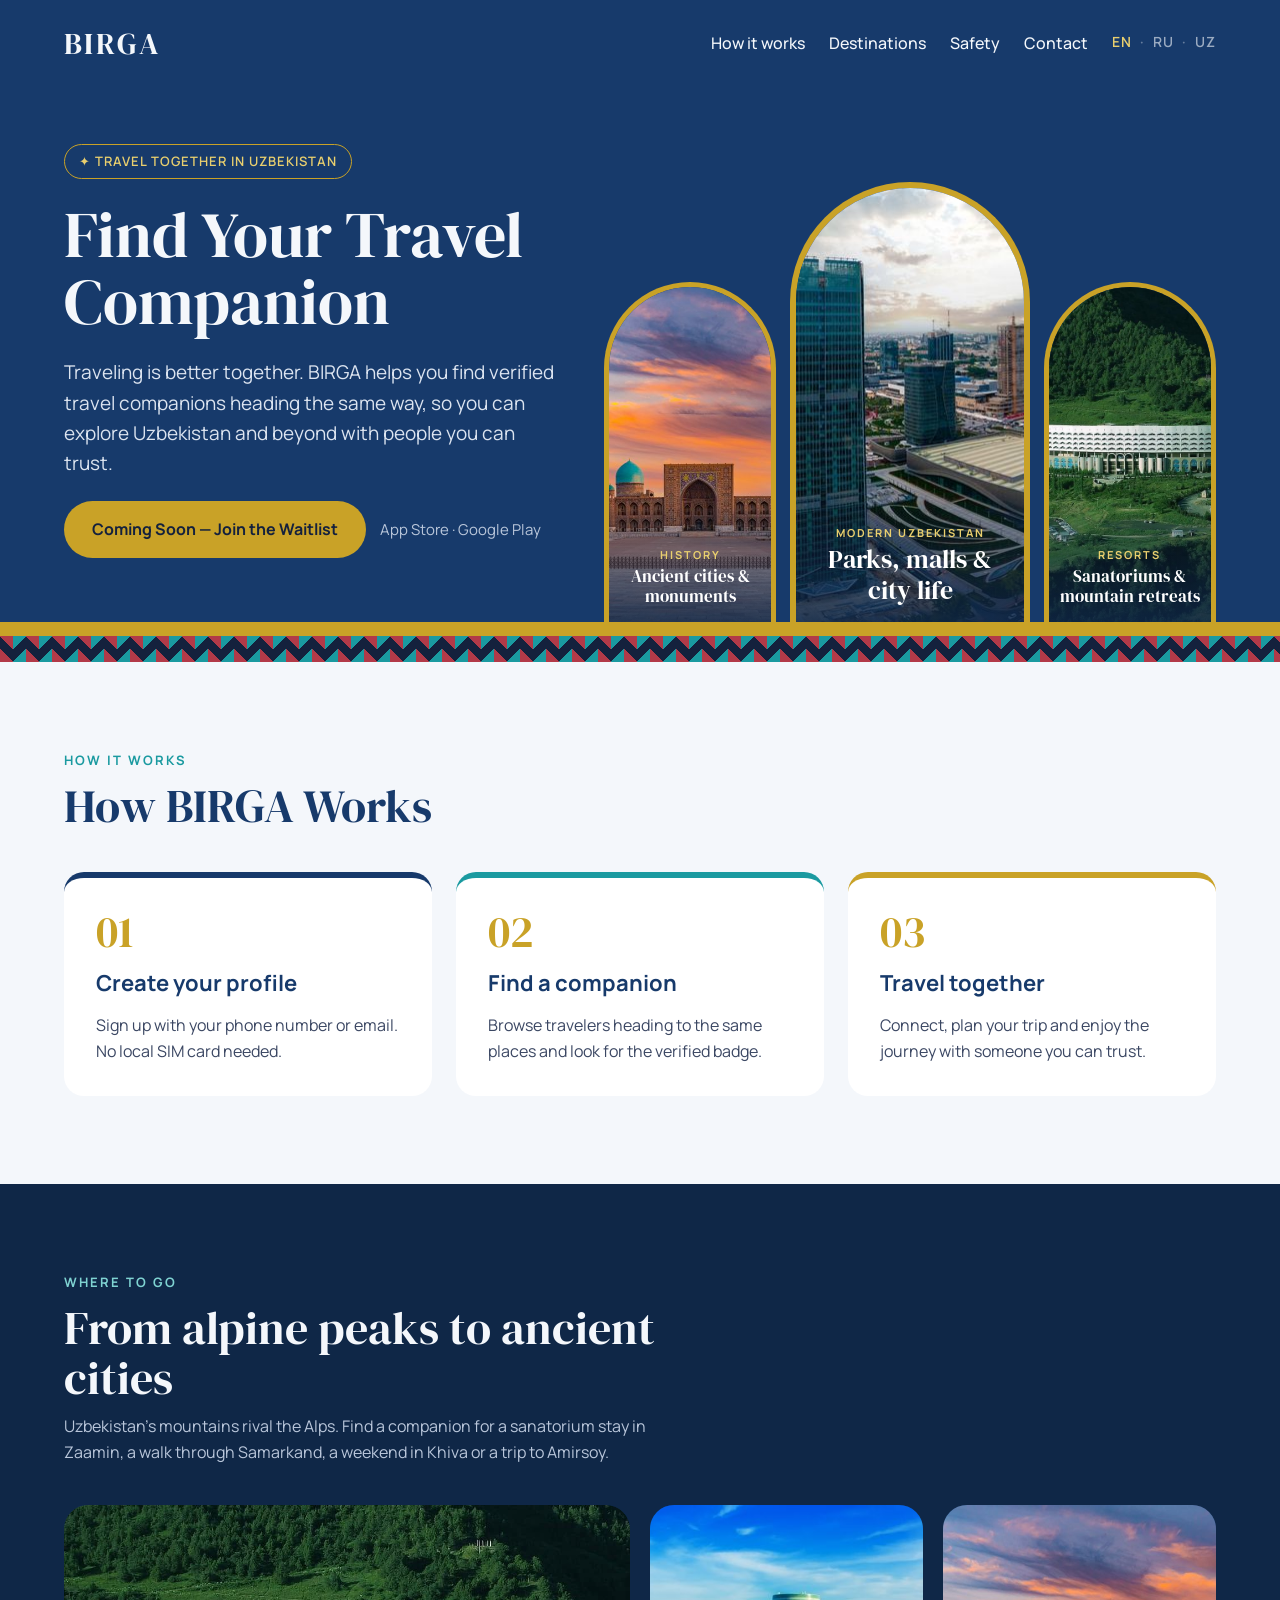
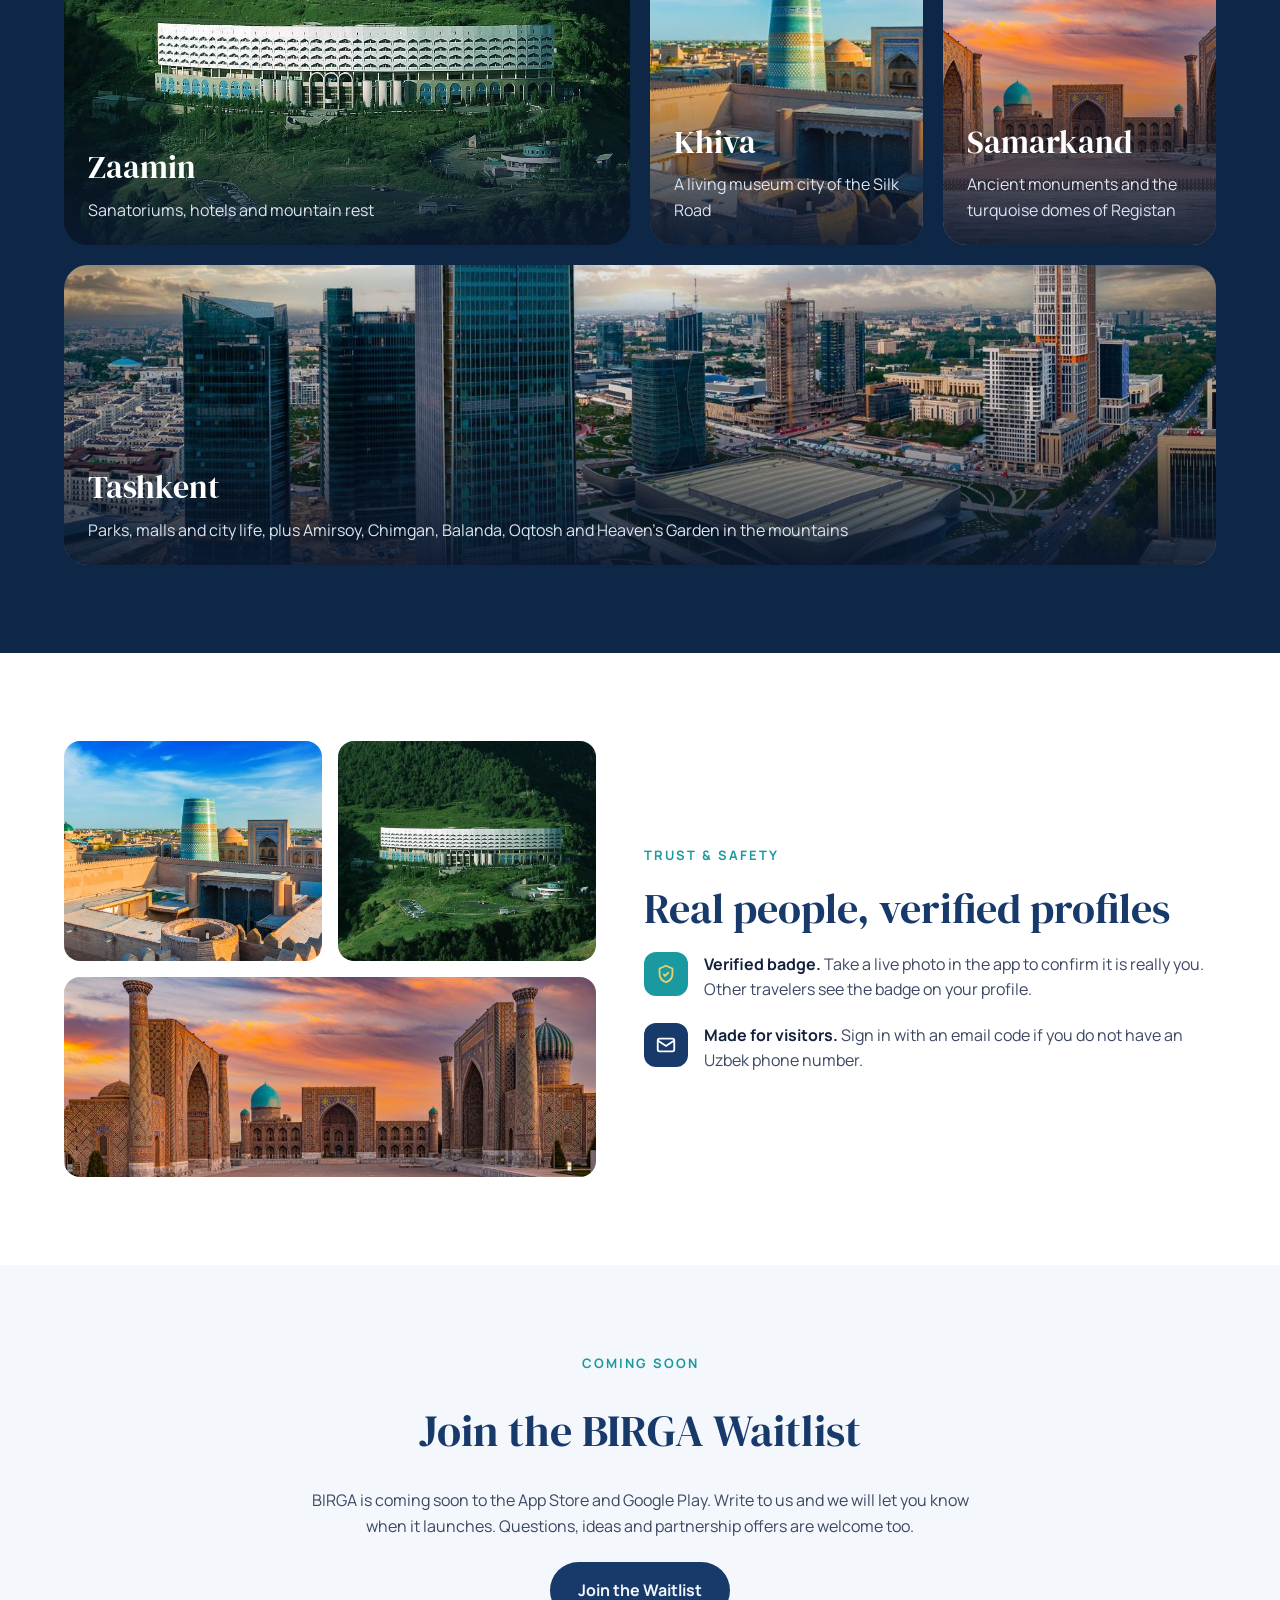
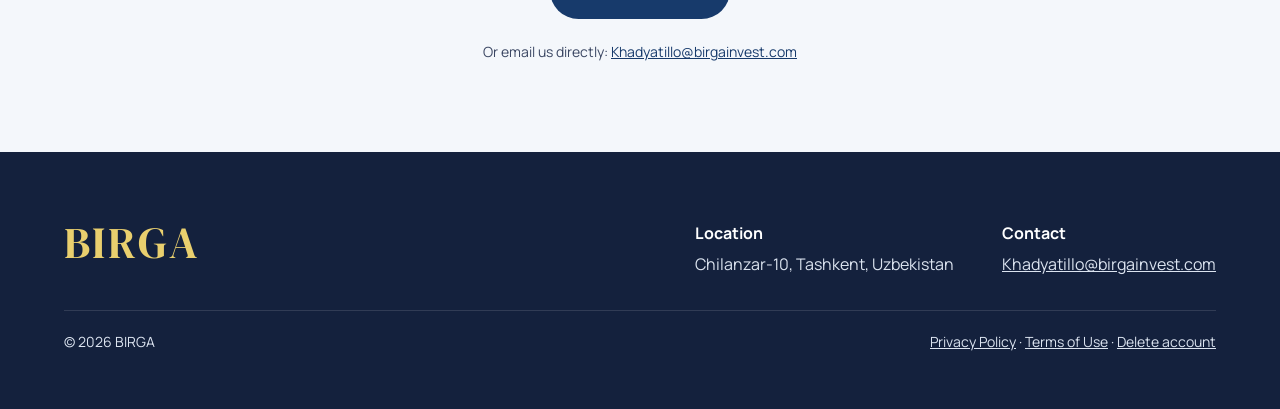
==== commit 8237f261: "List Amirsoy-area resorts (Chimgan, Balanda, Oqtosh, Heaven's Garden) under Tashkent Co-Authored-By:" ====
--- a/index.html
+++ b/index.html
@@ -81,7 +81,7 @@
         <article class="place wide"><img src="assets/img/zaamin.jpg" alt="Zaamin" loading="lazy"><div><h3>Zaamin</h3><p>Sanatoriums, hotels and mountain rest</p></div></article>
         <article class="place"><img src="assets/img/khiva-sm.jpg" alt="Khiva" loading="lazy"><div><h3>Khiva</h3><p>A living museum city of the Silk Road</p></div></article>
         <article class="place"><img src="assets/img/samarkand-sm.jpg" alt="Samarkand" loading="lazy"><div><h3>Samarkand</h3><p>Ancient monuments and the turquoise domes of Registan</p></div></article>
-        <article class="place full"><img src="assets/img/tashkent.jpg" alt="Tashkent" loading="lazy"><div><h3>Tashkent</h3><p>Parks, malls and city life, with Amirsoy in the mountains nearby</p></div></article>
+        <article class="place full"><img src="assets/img/tashkent.jpg" alt="Tashkent" loading="lazy"><div><h3>Tashkent</h3><p>Parks, malls and city life, plus Amirsoy, Chimgan, Balanda, Oqtosh and Heaven's Garden in the mountains</p></div></article>
       </div>
     </div>
   </section>
